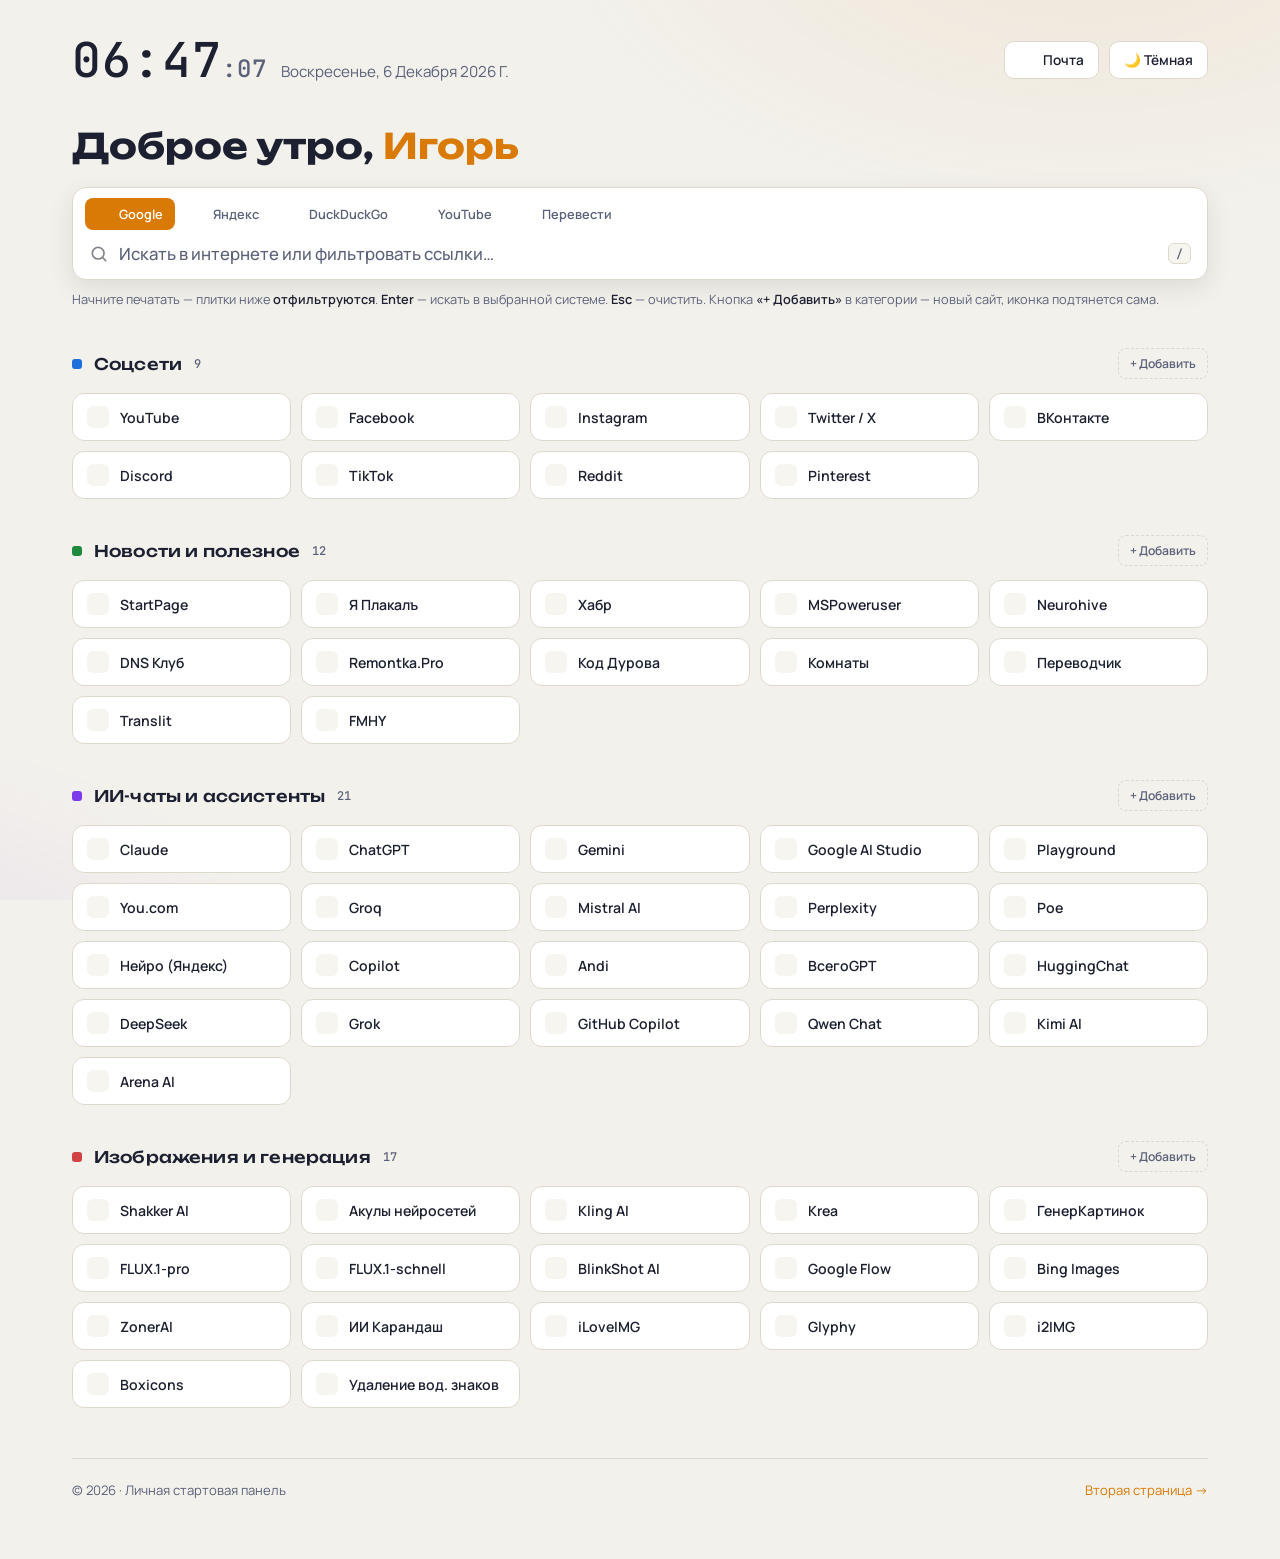
==== index.html @ ef47becc "Add website files" ====
<!DOCTYPE html>
<html lang="ru">
<head>
<meta charset="UTF-8">
<meta name="viewport" content="width=device-width, initial-scale=1.0">
<meta name="description" content="Личная стартовая панель: поиск, соцсети, новости и ИИ-сервисы в одном месте.">
<title>Старт · Моя панель</title>
<link rel="icon" href="data:image/svg+xml,<svg xmlns='http://www.w3.org/2000/svg' viewBox='0 0 100 100'><text y='80' font-size='80'>🚀</text></svg>">
<link rel="preconnect" href="https://fonts.googleapis.com">
<link rel="preconnect" href="https://fonts.gstatic.com" crossorigin>
<link href="https://fonts.googleapis.com/css2?family=Unbounded:wght@500;700&family=Manrope:wght@400;500;600;700&family=JetBrains+Mono:wght@400;500&display=swap" rel="stylesheet">
<link rel="stylesheet" href="style.css">
</head>
<body>
<div class="wrap">

<header>
  <div class="clockbox">
    <div id="clock" aria-live="off">00:00<span class="sec">:00</span></div>
    <div id="datestr"></div>
  </div>
  <div class="head-actions">
    <a class="btn" href="https://mail.google.com/" target="_blank" rel="noopener" id="mailBtn">Почта</a>
    <button class="btn" id="themeBtn" type="button" aria-label="Переключить тему">🌙 Тема</button>
  </div>
</header>

<div class="hero">
  <h1 id="greet">Добрый день, <em>Игорь</em></h1>
  <div class="searchbar">
    <div class="engines" role="group" aria-label="Поисковая система">
      <button class="engine" data-url="https://www.google.com/search?q=" aria-pressed="true" type="button">Google</button>
      <button class="engine" data-url="https://yandex.ru/search/?text=" aria-pressed="false" type="button">Яндекс</button>
      <button class="engine" data-url="https://duckduckgo.com/?q=" aria-pressed="false" type="button">DuckDuckGo</button>
      <button class="engine" data-url="https://www.youtube.com/results?search_query=" aria-pressed="false" type="button">YouTube</button>
      <button class="engine" data-url="https://translate.google.com/?hl=ru&sl=auto&tl=ru&op=translate&text=" aria-pressed="false" type="button">Перевести</button>
    </div>
    <div class="inputrow">
      <svg width="20" height="20" viewBox="0 0 24 24" fill="none" stroke="currentColor" stroke-width="2" stroke-linecap="round"><circle cx="11" cy="11" r="7"/><path d="m20 20-3.5-3.5"/></svg>
      <input id="q" type="text" autocomplete="off" placeholder="Искать в интернете или фильтровать ссылки…" aria-label="Поиск">
      <kbd>/</kbd>
    </div>
  </div>
  <p class="hint">Начните печатать — плитки ниже <b>отфильтруются</b>. <b>Enter</b> — искать в выбранной системе. <b>Esc</b> — очистить. Кнопка <b>«+ Добавить»</b> в категории — новый сайт, иконка подтянется сама.</p>
</div>

<main id="links"></main>

<div id="noresults">Ничего не найдено по запросу «<b></b>».<br>Нажмите Enter, чтобы искать в интернете.</div>

<footer>
  <span>© 2026 · Личная стартовая панель</span>
  <a href="page2.html">Вторая страница →</a>
</footer>

</div>

<!-- Диалог добавления сайта -->
<dialog id="addDlg">
  <h3>Новый сайт</h3>
  <label for="dlgName">Название</label>
  <input id="dlgName" type="text" placeholder="Например: Википедия" autocomplete="off">
  <label for="dlgUrl">Адрес сайта</label>
  <input id="dlgUrl" type="text" placeholder="wikipedia.org" autocomplete="off" inputmode="url">
  <div class="dlg-preview" id="dlgPreview"></div>
  <div class="dlg-actions">
    <button class="btn" type="button" id="dlgCancel">Отмена</button>
    <button class="btn btn-primary" type="button" id="dlgSave">Добавить</button>
  </div>
</dialog>

<script src="script.js"></script>
</body>
</html>
---- style.css ----
:root{
  --bg:#101422;
  --bg-soft:#161B2E;
  --surface:#1B2238;
  --surface-2:#222A45;
  --line:#2C3554;
  --text:#E8EBF5;
  --text-dim:#9AA3C0;
  --accent:#FFB454;
  --accent-ink:#1A1206;
  --c-social:#5EB1FF;
  --c-news:#7EE08A;
  --c-ai:#C792EA;
  --c-img:#FF8A8A;
  --shadow:0 10px 30px rgba(0,0,0,.35);
  --radius:14px;
}
[data-theme="light"]{
  --bg:#F3F1EC;
  --bg-soft:#ECE9E1;
  --surface:#FFFFFF;
  --surface-2:#F7F5F0;
  --line:#DDD8CC;
  --text:#1C2030;
  --text-dim:#5B6178;
  --accent:#D97A06;
  --accent-ink:#FFFFFF;
  --c-social:#1E6FD9;
  --c-news:#1E8A3C;
  --c-ai:#7C3AED;
  --c-img:#D14343;
  --shadow:0 8px 24px rgba(40,35,20,.10);
}
*{box-sizing:border-box;margin:0;padding:0}
html{scroll-behavior:smooth}
body{
  background:var(--bg);
  color:var(--text);
  font-family:'Manrope',system-ui,sans-serif;
  min-height:100vh;
  transition:background .3s,color .3s;
}
body::before{
  content:"";position:fixed;inset:0;pointer-events:none;z-index:0;
  background:
    radial-gradient(900px 500px at 85% -10%, color-mix(in srgb, var(--accent) 9%, transparent), transparent 60%),
    radial-gradient(700px 420px at -10% 110%, color-mix(in srgb, var(--c-ai) 8%, transparent), transparent 60%);
}
.wrap{position:relative;z-index:1;max-width:1180px;margin:0 auto;padding:28px 22px 60px}

/* ---------- Шапка ---------- */
header{display:flex;align-items:center;justify-content:space-between;gap:16px;flex-wrap:wrap;margin-bottom:34px}
.clockbox{display:flex;align-items:baseline;gap:14px;flex-wrap:wrap}
#clock{font-family:'JetBrains Mono',monospace;font-size:clamp(2rem,5vw,3rem);font-weight:500;letter-spacing:.02em}
#clock .sec{color:var(--text-dim);font-size:.5em}
#datestr{color:var(--text-dim);font-size:.95rem;text-transform:capitalize}
.head-actions{display:flex;gap:10px;align-items:center}
.btn{
  display:inline-flex;align-items:center;gap:8px;
  background:var(--surface);border:1px solid var(--line);color:var(--text);
  padding:9px 14px;border-radius:10px;font:600 .85rem 'Manrope';cursor:pointer;
  text-decoration:none;transition:transform .15s,border-color .15s,background .15s;
}
.btn:hover{transform:translateY(-1px);border-color:var(--accent)}
.btn:focus-visible{outline:2px solid var(--accent);outline-offset:2px}
.btn img{width:16px;height:16px}

/* ---------- Герой / поиск ---------- */
.hero{margin-bottom:40px}
#greet{
  font-family:'Unbounded',sans-serif;font-weight:700;
  font-size:clamp(1.4rem,3.4vw,2.2rem);line-height:1.2;margin-bottom:20px;
}
#greet em{font-style:normal;color:var(--accent)}
.searchbar{
  background:var(--surface);border:1px solid var(--line);border-radius:var(--radius);
  box-shadow:var(--shadow);overflow:hidden;
}
.engines{display:flex;gap:4px;padding:10px 12px 0;flex-wrap:wrap}
.engine{
  display:inline-flex;align-items:center;gap:7px;
  border:none;background:transparent;color:var(--text-dim);
  font:600 .8rem 'Manrope';padding:7px 12px;border-radius:8px;cursor:pointer;
  transition:background .15s,color .15s;
}
.engine img{width:15px;height:15px;border-radius:4px}
.engine[aria-pressed="true"]{background:var(--accent);color:var(--accent-ink)}
.engine:not([aria-pressed="true"]):hover{background:var(--surface-2);color:var(--text)}
.inputrow{display:flex;align-items:center;gap:10px;padding:12px 16px 14px}
.inputrow svg{flex:none;opacity:.55}
#q{
  flex:1;background:transparent;border:none;outline:none;color:var(--text);
  font:500 1.05rem 'Manrope';min-width:0;
}
#q::placeholder{color:var(--text-dim)}
kbd{
  font:500 .72rem 'JetBrains Mono';color:var(--text-dim);
  border:1px solid var(--line);border-radius:6px;padding:2px 7px;background:var(--surface-2);
  white-space:nowrap;
}
.hint{margin-top:10px;font-size:.8rem;color:var(--text-dim)}
.hint b{color:var(--text);font-weight:600}

/* ---------- Секции ссылок ---------- */
section{margin-bottom:36px}
.sec-head{display:flex;align-items:center;gap:12px;margin-bottom:14px}
.sec-head .dot{width:10px;height:10px;border-radius:3px;flex:none}
.sec-head h2{font-family:'Unbounded',sans-serif;font-size:1rem;font-weight:500;letter-spacing:.01em}
.sec-head .count{font:500 .75rem 'JetBrains Mono';color:var(--text-dim)}
.addbtn{
  margin-left:auto;border:1px dashed var(--line);background:transparent;color:var(--text-dim);
  font:600 .76rem 'Manrope';padding:6px 11px;border-radius:8px;cursor:pointer;
  transition:color .15s,border-color .15s;
}
.addbtn:hover{color:var(--accent);border-color:var(--accent)}
.grid{display:grid;grid-template-columns:repeat(auto-fill,minmax(190px,1fr));gap:10px}
.tile{
  display:flex;align-items:center;gap:11px;
  background:var(--surface);border:1px solid var(--line);border-radius:12px;
  padding:12px 14px;text-decoration:none;color:var(--text);
  transition:transform .15s,border-color .15s,box-shadow .15s;
  position:relative;overflow:hidden;
}
.tile::after{
  content:"";position:absolute;left:0;top:0;bottom:0;width:3px;
  background:var(--tint,var(--accent));opacity:0;transition:opacity .15s;
}
.tile:hover{transform:translateY(-2px);border-color:var(--tint,var(--accent));box-shadow:var(--shadow)}
.tile:hover::after{opacity:1}
.tile:focus-visible{outline:2px solid var(--accent);outline-offset:2px}
.tile img{width:22px;height:22px;border-radius:6px;flex:none;background:var(--surface-2)}
.tile span{font-size:.88rem;font-weight:600;overflow:hidden;text-overflow:ellipsis;white-space:nowrap}
.tile .del{
  position:absolute;top:4px;right:6px;display:none;
  border:none;background:transparent;color:var(--text-dim);
  font-size:.9rem;line-height:1;cursor:pointer;padding:2px 4px;
}
.tile .del:hover{color:var(--c-img)}
.tile.custom:hover .del{display:block}
.tile.hidden,section.hidden{display:none}
#noresults{
  display:none;text-align:center;color:var(--text-dim);
  padding:40px 20px;border:1px dashed var(--line);border-radius:var(--radius);
}
#noresults.show{display:block}
#noresults b{color:var(--text)}

/* ---------- Диалог добавления сайта ---------- */
dialog{
  background:var(--surface);color:var(--text);
  border:1px solid var(--line);border-radius:var(--radius);
  box-shadow:var(--shadow);padding:24px;width:min(420px,92vw);
}
dialog::backdrop{background:rgba(8,10,20,.6);backdrop-filter:blur(3px)}
dialog h3{font-family:'Unbounded',sans-serif;font-size:.95rem;font-weight:500;margin-bottom:16px}
dialog label{display:block;font-size:.78rem;font-weight:600;color:var(--text-dim);margin:12px 0 5px}
dialog input{
  width:100%;background:var(--surface-2);border:1px solid var(--line);border-radius:9px;
  color:var(--text);font:500 .92rem 'Manrope';padding:10px 12px;outline:none;
}
dialog input:focus{border-color:var(--accent)}
.dlg-actions{display:flex;gap:10px;justify-content:flex-end;margin-top:20px}
.btn-primary{background:var(--accent);color:var(--accent-ink);border-color:var(--accent)}
.dlg-preview{display:flex;align-items:center;gap:9px;margin-top:14px;font-size:.85rem;color:var(--text-dim);min-height:24px}
.dlg-preview img{width:20px;height:20px;border-radius:5px}

/* ---------- Подвал ---------- */
footer{
  margin-top:50px;padding-top:22px;border-top:1px solid var(--line);
  display:flex;justify-content:space-between;gap:14px;flex-wrap:wrap;
  color:var(--text-dim);font-size:.82rem;
}
footer a{color:var(--accent);text-decoration:none}
footer a:hover{text-decoration:underline}

@media (max-width:560px){
  .grid{grid-template-columns:repeat(auto-fill,minmax(150px,1fr))}
  .inputrow kbd{display:none}
}
@media (prefers-reduced-motion:reduce){
  *,*::before,*::after{transition:none!important;animation:none!important}
}
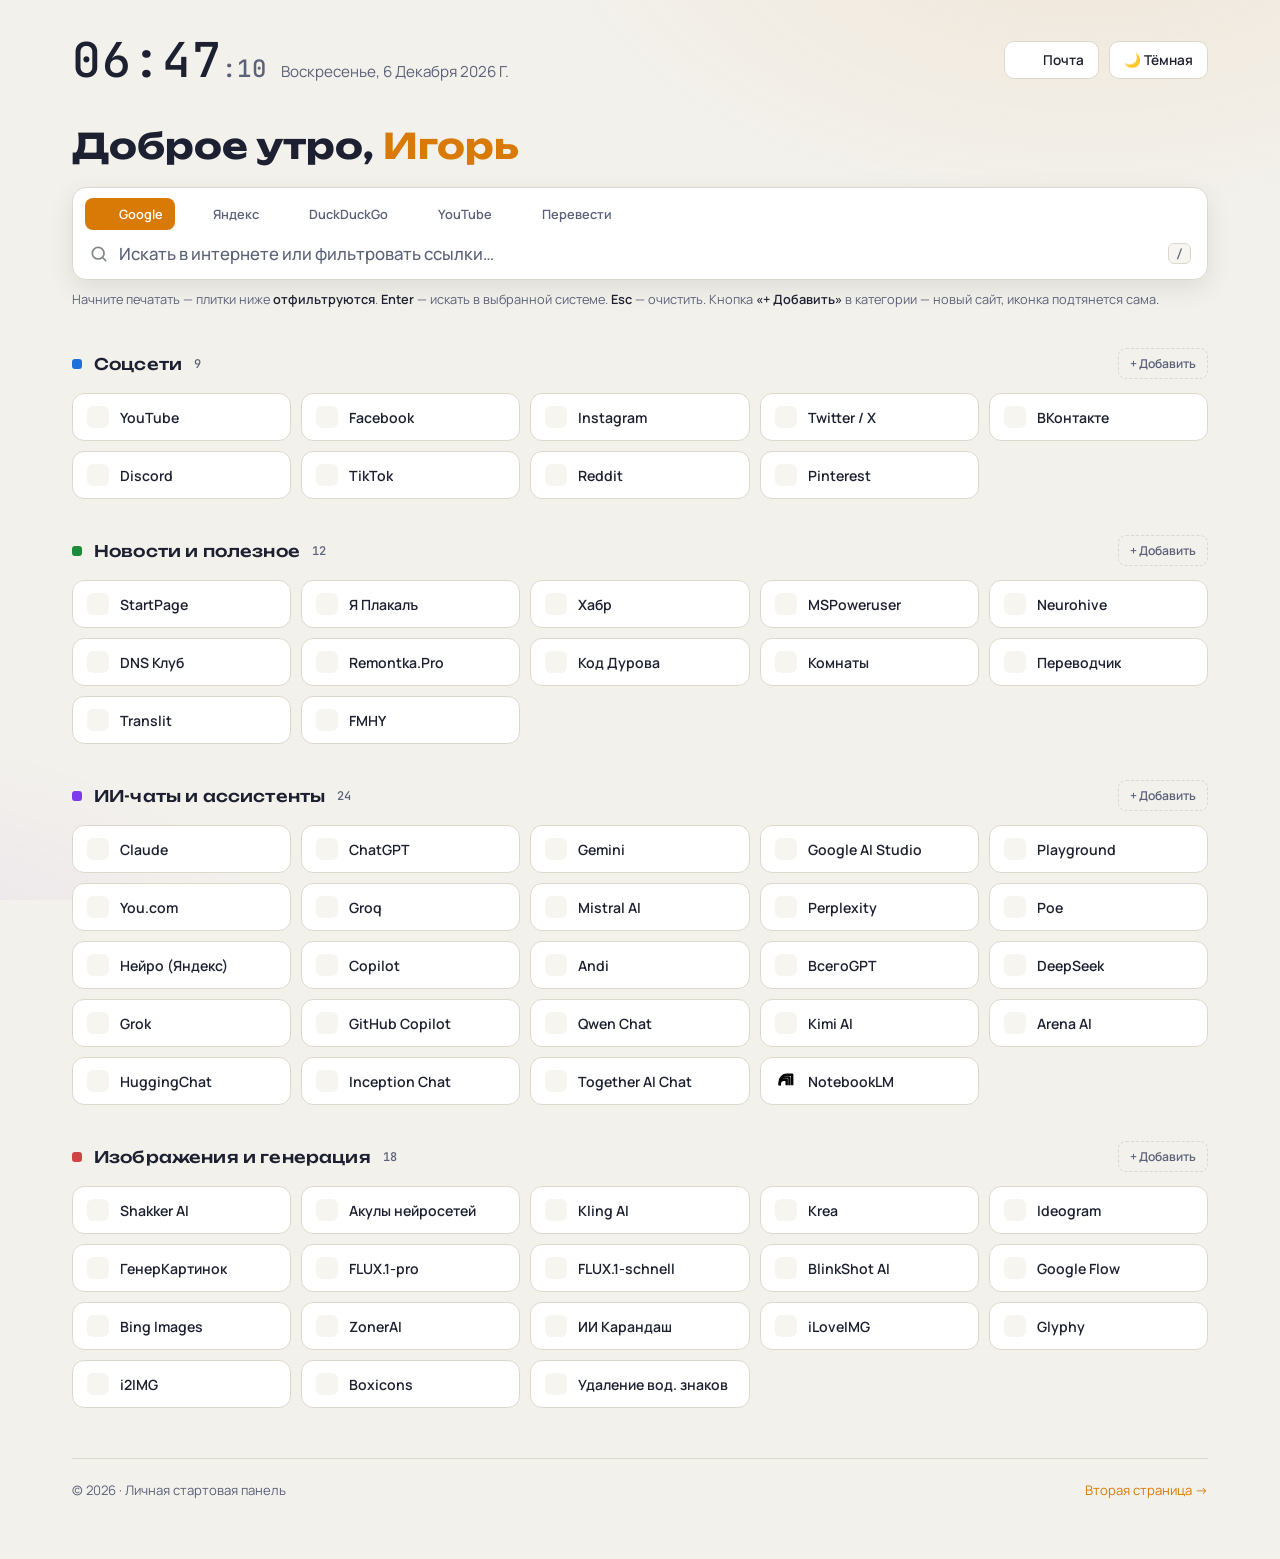
==== commit 78d4f5a8: "Force refresh site script" ====
--- a/index.html
+++ b/index.html
@@ -69,6 +69,6 @@
   </div>
 </dialog>
 
-<script src="script.js"></script>
+<script src="script.js?v=20260612-ideogram"></script>
 </body>
 </html>
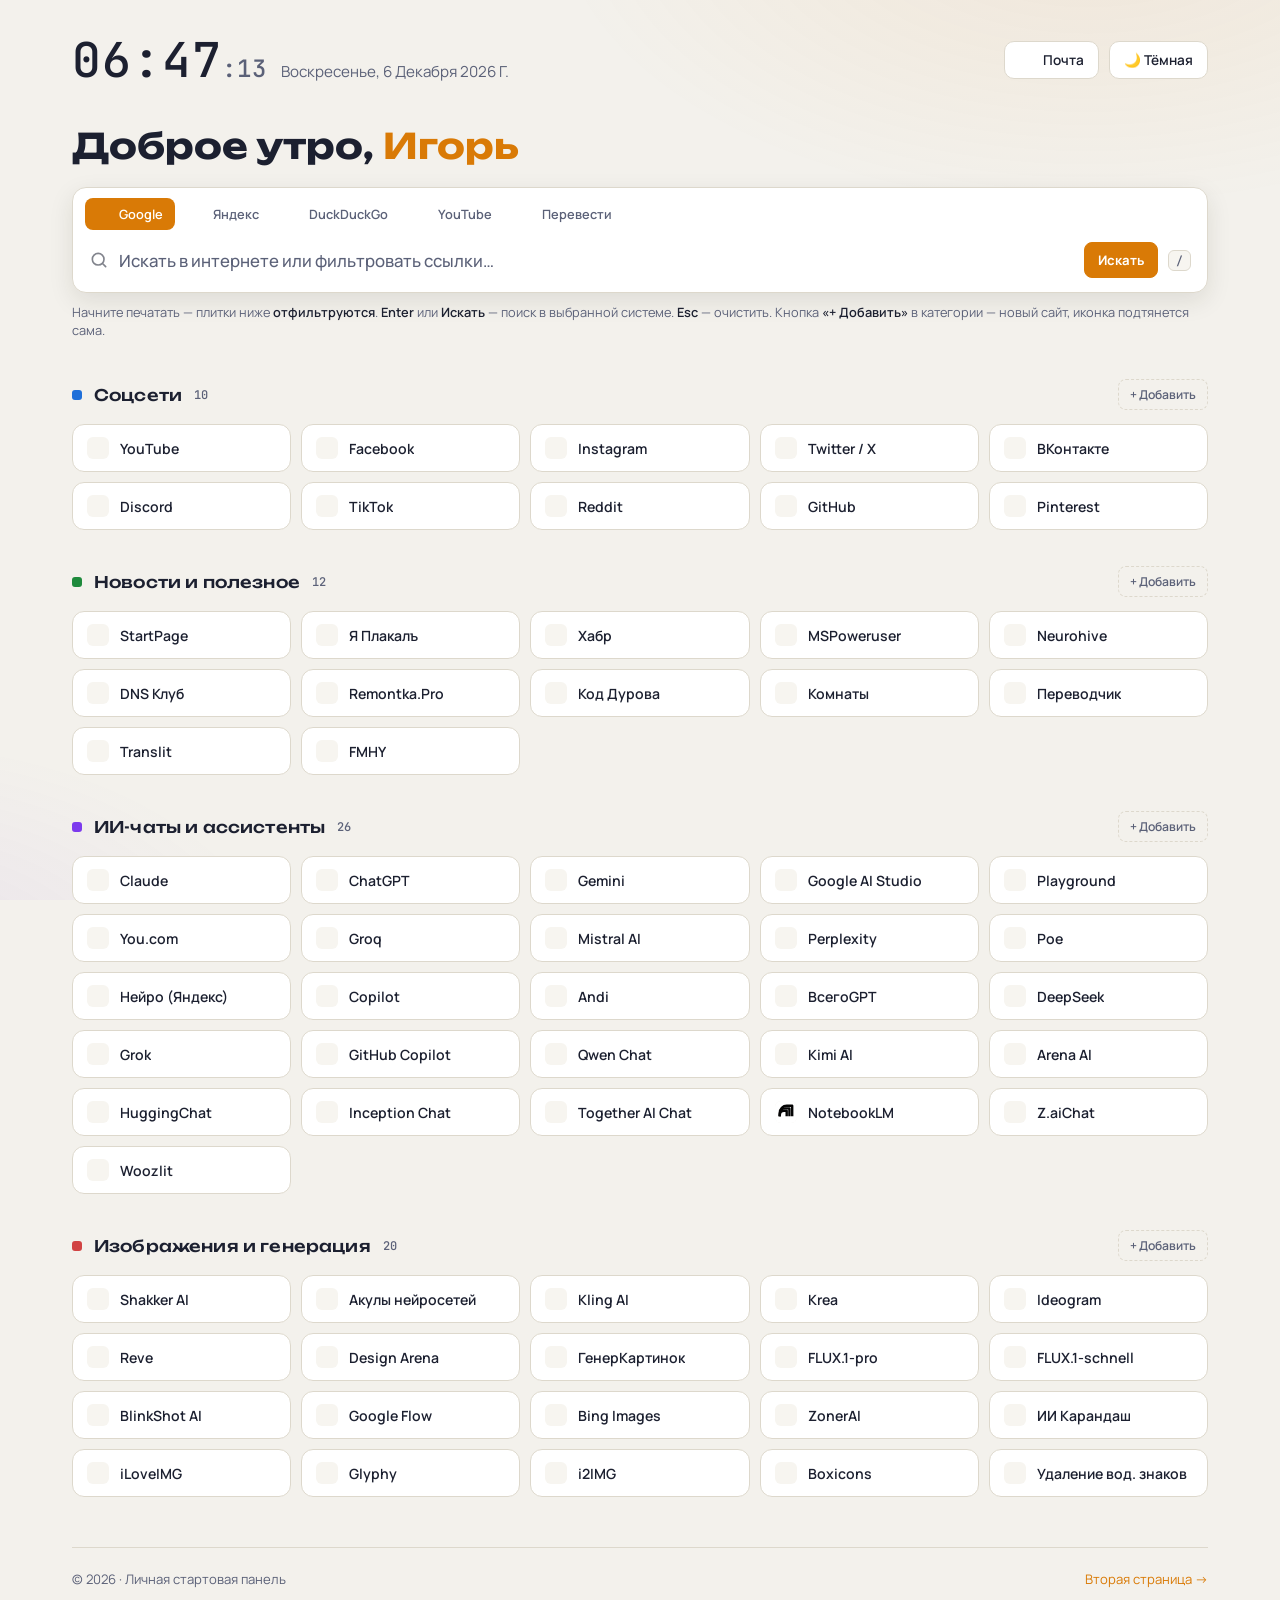
==== commit 62137ac1: "Add search button and GitHub link" ====
--- a/index.html
+++ b/index.html
@@ -9,7 +9,7 @@
 <link rel="preconnect" href="https://fonts.googleapis.com">
 <link rel="preconnect" href="https://fonts.gstatic.com" crossorigin>
 <link href="https://fonts.googleapis.com/css2?family=Unbounded:wght@500;700&family=Manrope:wght@400;500;600;700&family=JetBrains+Mono:wght@400;500&display=swap" rel="stylesheet">
-<link rel="stylesheet" href="style.css">
+<link rel="stylesheet" href="style.css?v=20260613-search">
 </head>
 <body>
 <div class="wrap">
@@ -38,10 +38,11 @@
     <div class="inputrow">
       <svg width="20" height="20" viewBox="0 0 24 24" fill="none" stroke="currentColor" stroke-width="2" stroke-linecap="round"><circle cx="11" cy="11" r="7"/><path d="m20 20-3.5-3.5"/></svg>
       <input id="q" type="text" autocomplete="off" placeholder="Искать в интернете или фильтровать ссылки…" aria-label="Поиск">
+      <button class="searchbtn" id="searchBtn" type="button">Искать</button>
       <kbd>/</kbd>
     </div>
   </div>
-  <p class="hint">Начните печатать — плитки ниже <b>отфильтруются</b>. <b>Enter</b> — искать в выбранной системе. <b>Esc</b> — очистить. Кнопка <b>«+ Добавить»</b> в категории — новый сайт, иконка подтянется сама.</p>
+  <p class="hint">Начните печатать — плитки ниже <b>отфильтруются</b>. <b>Enter</b> или <b>Искать</b> — поиск в выбранной системе. <b>Esc</b> — очистить. Кнопка <b>«+ Добавить»</b> в категории — новый сайт, иконка подтянется сама.</p>
 </div>
 
 <main id="links"></main>
@@ -69,6 +70,6 @@
   </div>
 </dialog>
 
-<script src="script.js?v=20260612-ideogram"></script>
+<script src="script.js?v=20260613-search"></script>
 </body>
 </html>
--- a/style.css
+++ b/style.css
@@ -98,6 +98,20 @@
   border:1px solid var(--line);border-radius:6px;padding:2px 7px;background:var(--surface-2);
   white-space:nowrap;
 }
+.searchbtn{
+  flex:none;
+  border:1px solid var(--accent);
+  background:var(--accent);
+  color:var(--accent-ink);
+  border-radius:8px;
+  padding:8px 13px;
+  font:700 .82rem 'Manrope';
+  cursor:pointer;
+  white-space:nowrap;
+  transition:transform .15s,filter .15s;
+}
+.searchbtn:hover{transform:translateY(-1px);filter:saturate(1.1)}
+.searchbtn:focus-visible{outline:2px solid var(--accent);outline-offset:2px}
 .hint{margin-top:10px;font-size:.8rem;color:var(--text-dim)}
 .hint b{color:var(--text);font-weight:600}
 
@@ -176,6 +190,7 @@
 @media (max-width:560px){
   .grid{grid-template-columns:repeat(auto-fill,minmax(150px,1fr))}
   .inputrow kbd{display:none}
+  .searchbtn{padding:8px 10px;font-size:.78rem}
 }
 @media (prefers-reduced-motion:reduce){
   *,*::before,*::after{transition:none!important;animation:none!important}
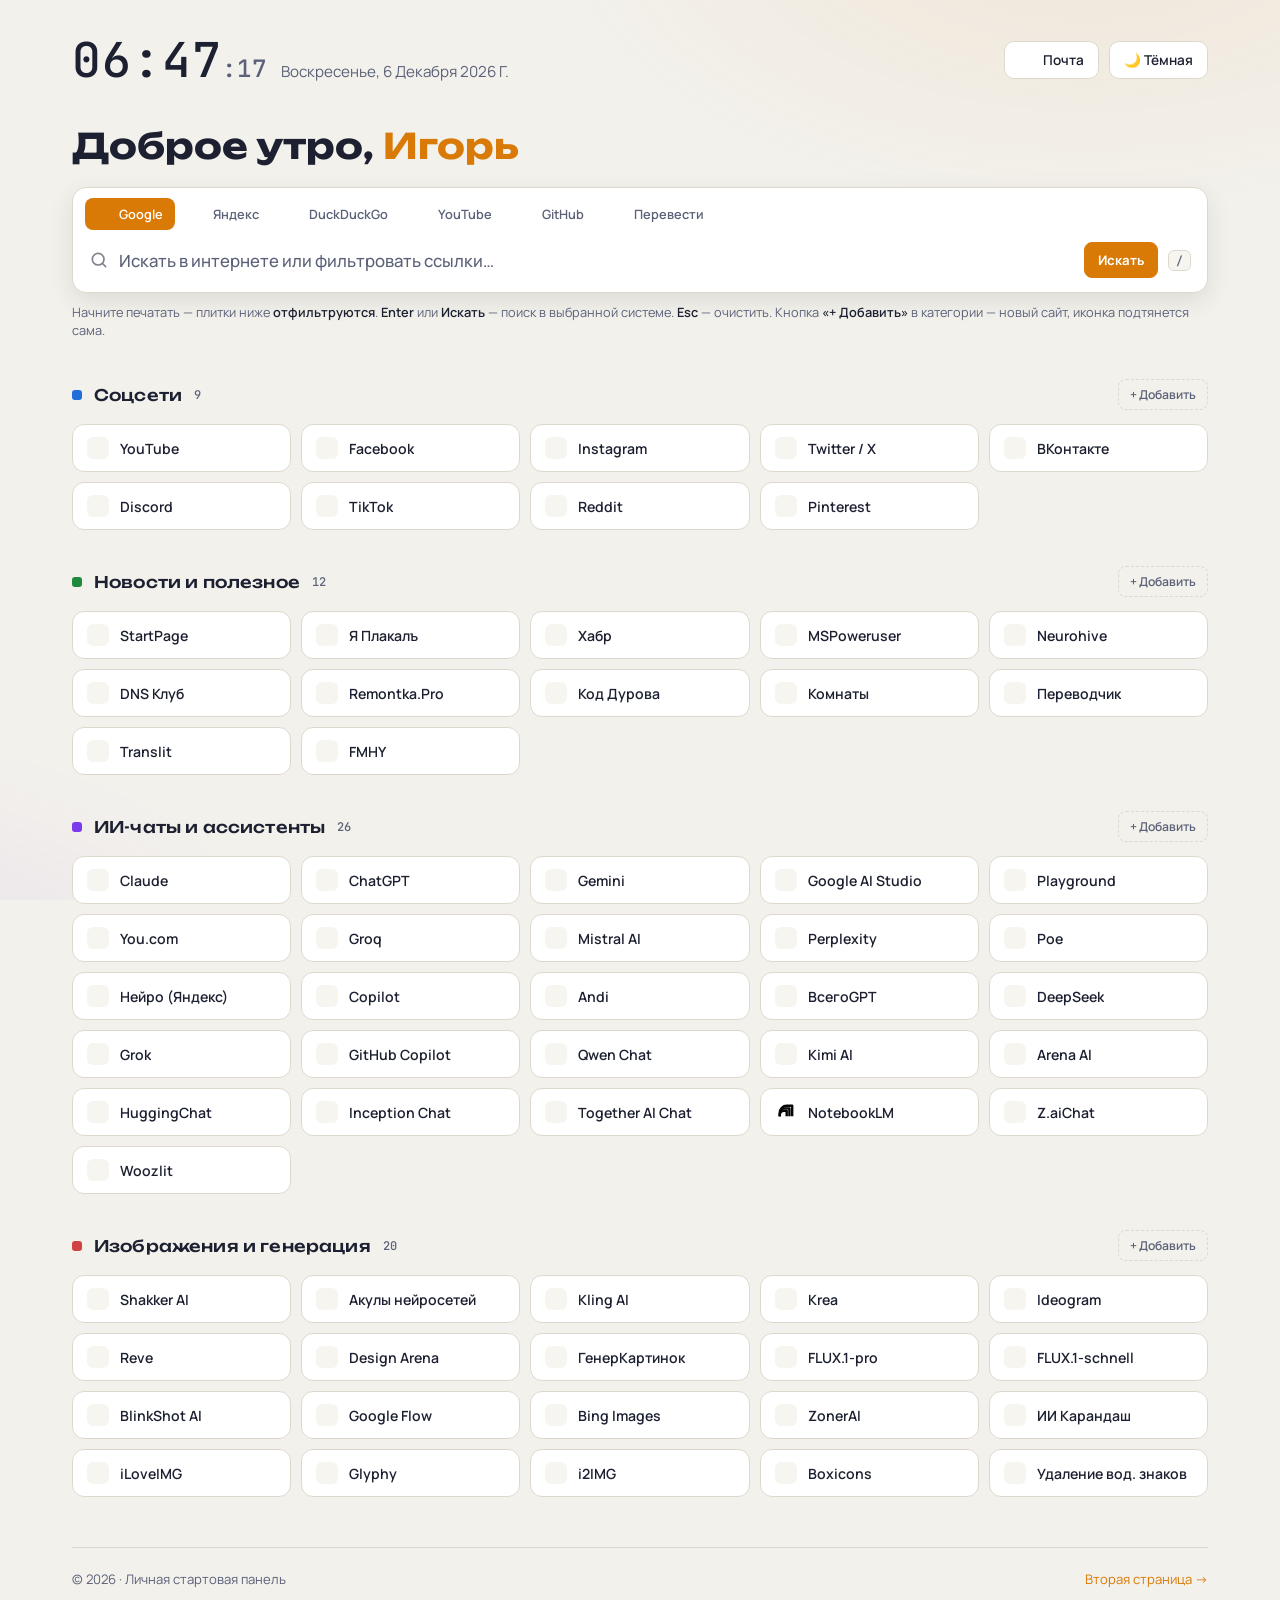
==== commit 777dac52: "Move GitHub to search engines" ====
--- a/index.html
+++ b/index.html
@@ -9,7 +9,7 @@
 <link rel="preconnect" href="https://fonts.googleapis.com">
 <link rel="preconnect" href="https://fonts.gstatic.com" crossorigin>
 <link href="https://fonts.googleapis.com/css2?family=Unbounded:wght@500;700&family=Manrope:wght@400;500;600;700&family=JetBrains+Mono:wght@400;500&display=swap" rel="stylesheet">
-<link rel="stylesheet" href="style.css?v=20260613-search">
+<link rel="stylesheet" href="style.css?v=20260613-github-engine">
 </head>
 <body>
 <div class="wrap">
@@ -33,6 +33,7 @@
       <button class="engine" data-url="https://yandex.ru/search/?text=" aria-pressed="false" type="button">Яндекс</button>
       <button class="engine" data-url="https://duckduckgo.com/?q=" aria-pressed="false" type="button">DuckDuckGo</button>
       <button class="engine" data-url="https://www.youtube.com/results?search_query=" aria-pressed="false" type="button">YouTube</button>
+      <button class="engine" data-url="https://github.com/search?q=" aria-pressed="false" type="button">GitHub</button>
       <button class="engine" data-url="https://translate.google.com/?hl=ru&sl=auto&tl=ru&op=translate&text=" aria-pressed="false" type="button">Перевести</button>
     </div>
     <div class="inputrow">
@@ -70,6 +71,6 @@
   </div>
 </dialog>
 
-<script src="script.js?v=20260613-search"></script>
+<script src="script.js?v=20260613-github-engine"></script>
 </body>
 </html>
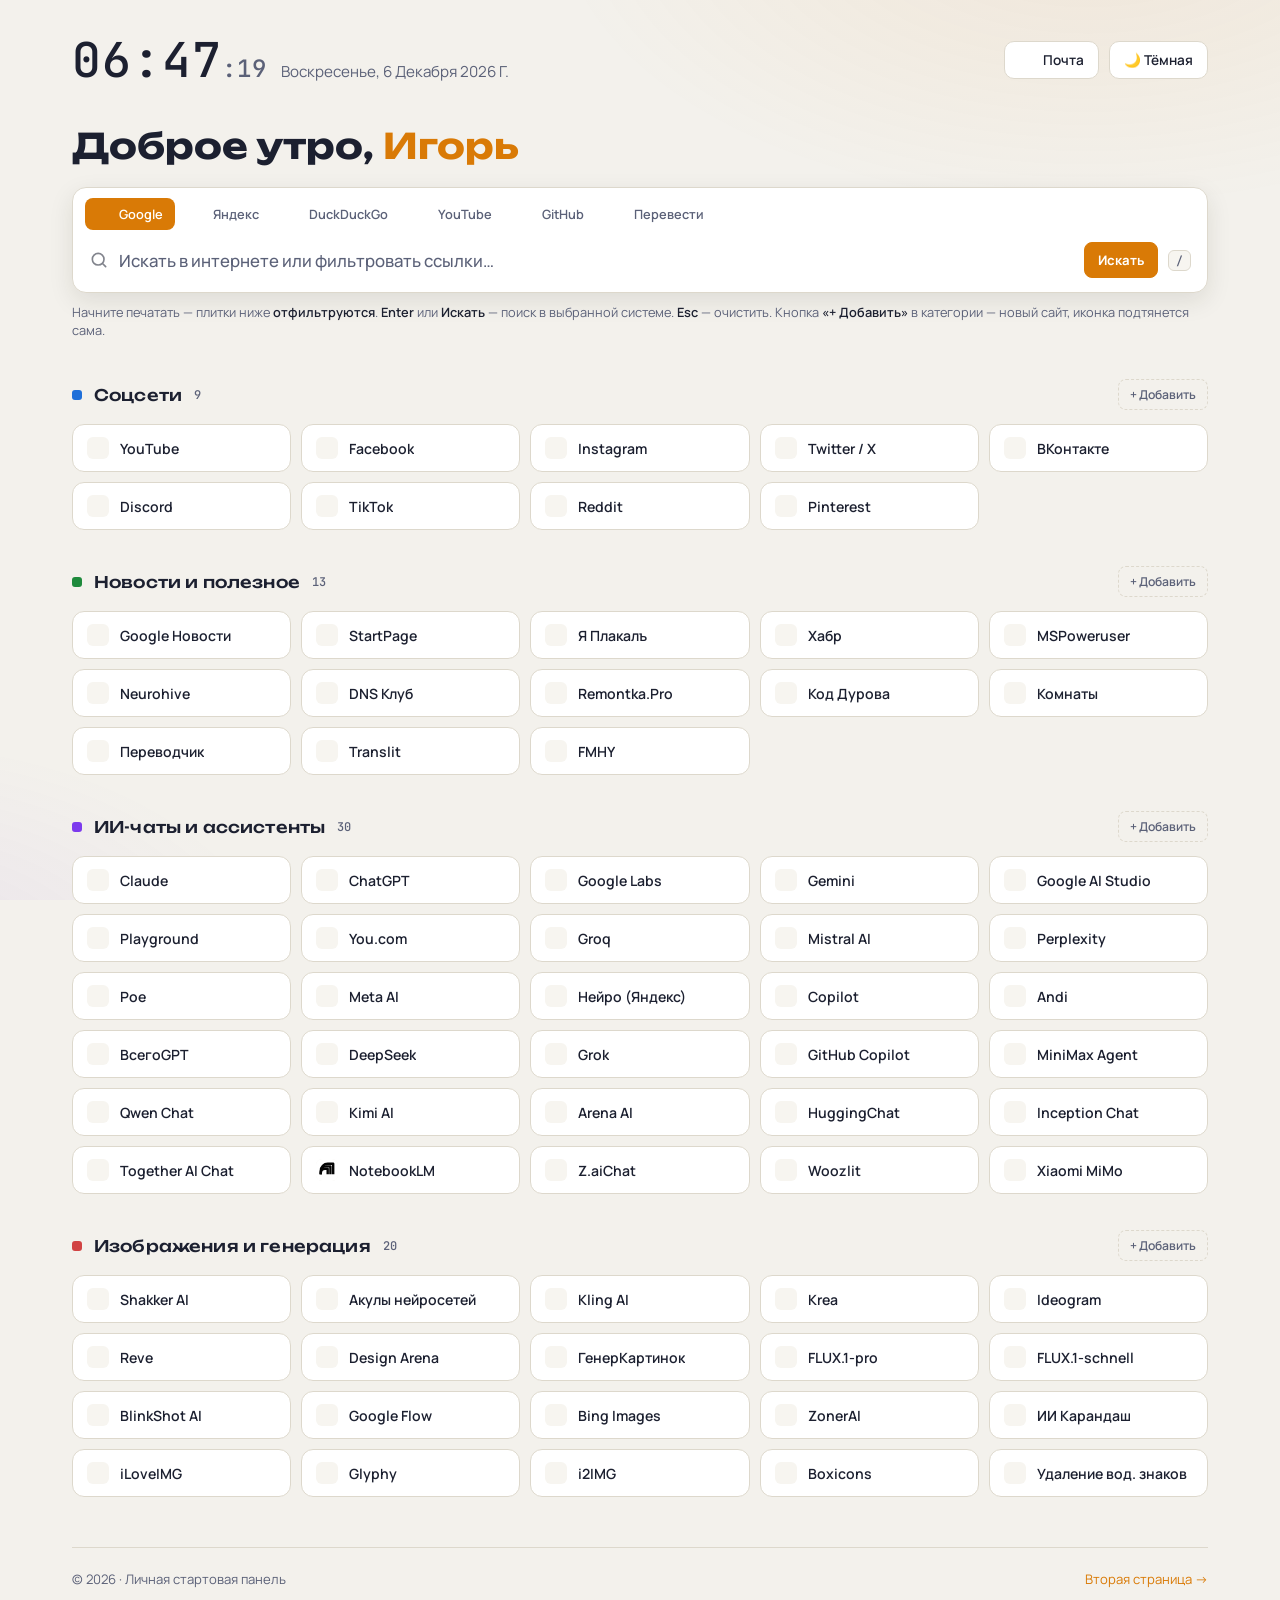
==== commit c8490ebe: "Use Xiaomi MiMo official favicon Co-authored-by: Copilot App <223556219+Copilot@users.noreply.github" ====
--- a/index.html
+++ b/index.html
@@ -71,6 +71,6 @@
   </div>
 </dialog>
 
-<script src="script.js?v=20260613-github-engine"></script>
+<script src="script.js?v=20261024-xiaomi-favicon"></script>
 </body>
 </html>
